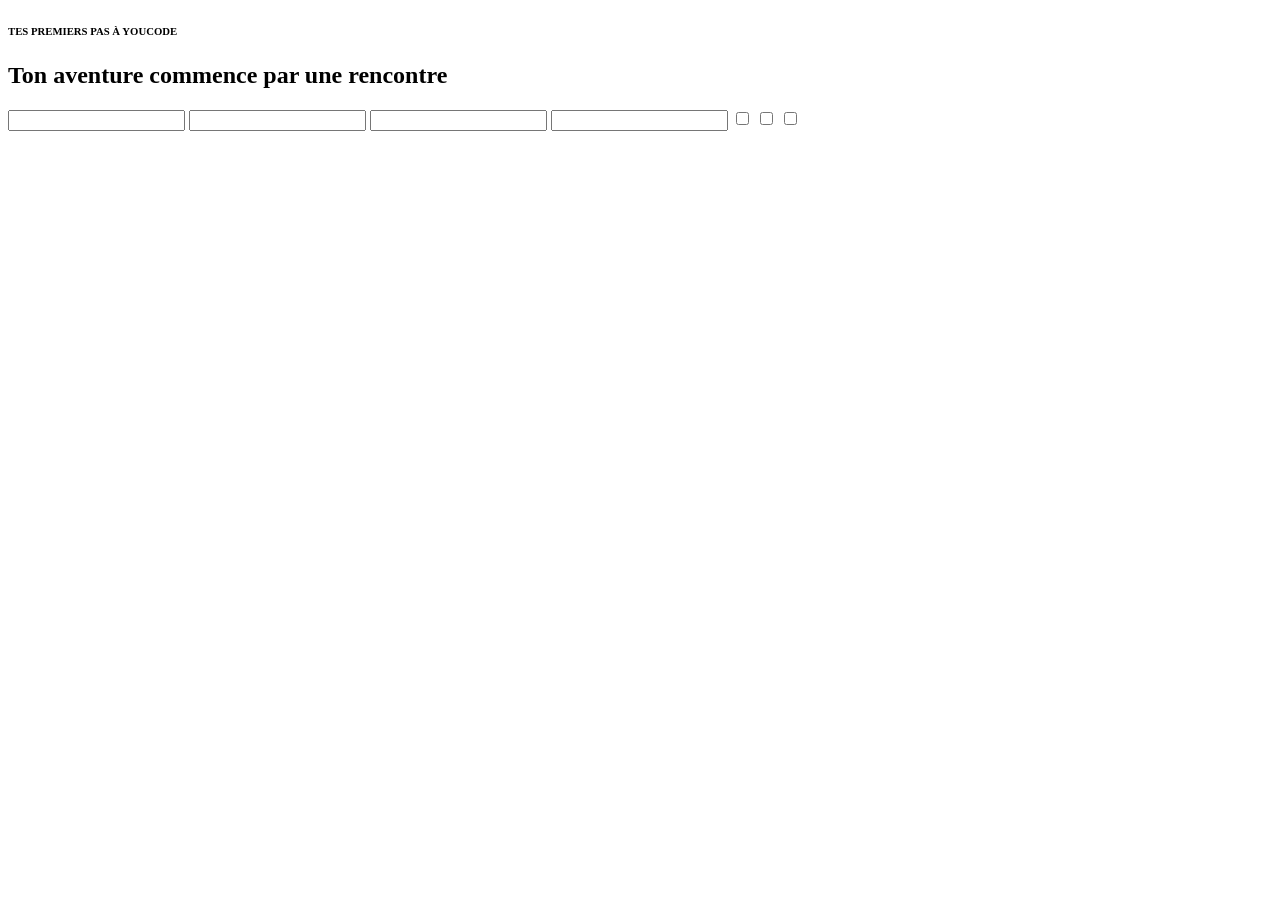
==== Campus-life/compus.html @ c3507269 "fix: section 6" ====
<!DOCTYPE html>
<html lang="en">
<head>
    <meta charset="UTF-8">
    <meta name="viewport" content="width=device-width, initial-scale=1.0">
    <title>Document</title>
</head>
<body>
    <header>
        <h6>TES PREMIERS PAS À YOUCODE</h6>
        <h2>Ton aventure commence par une rencontre</h2>

        <input type="text">
        <input type="text">
        <input type="text">
        <input type="text">
        <input type="checkbox">
        <input type="checkbox">
        <input type="checkbox">
    </header>
</body>
</html>
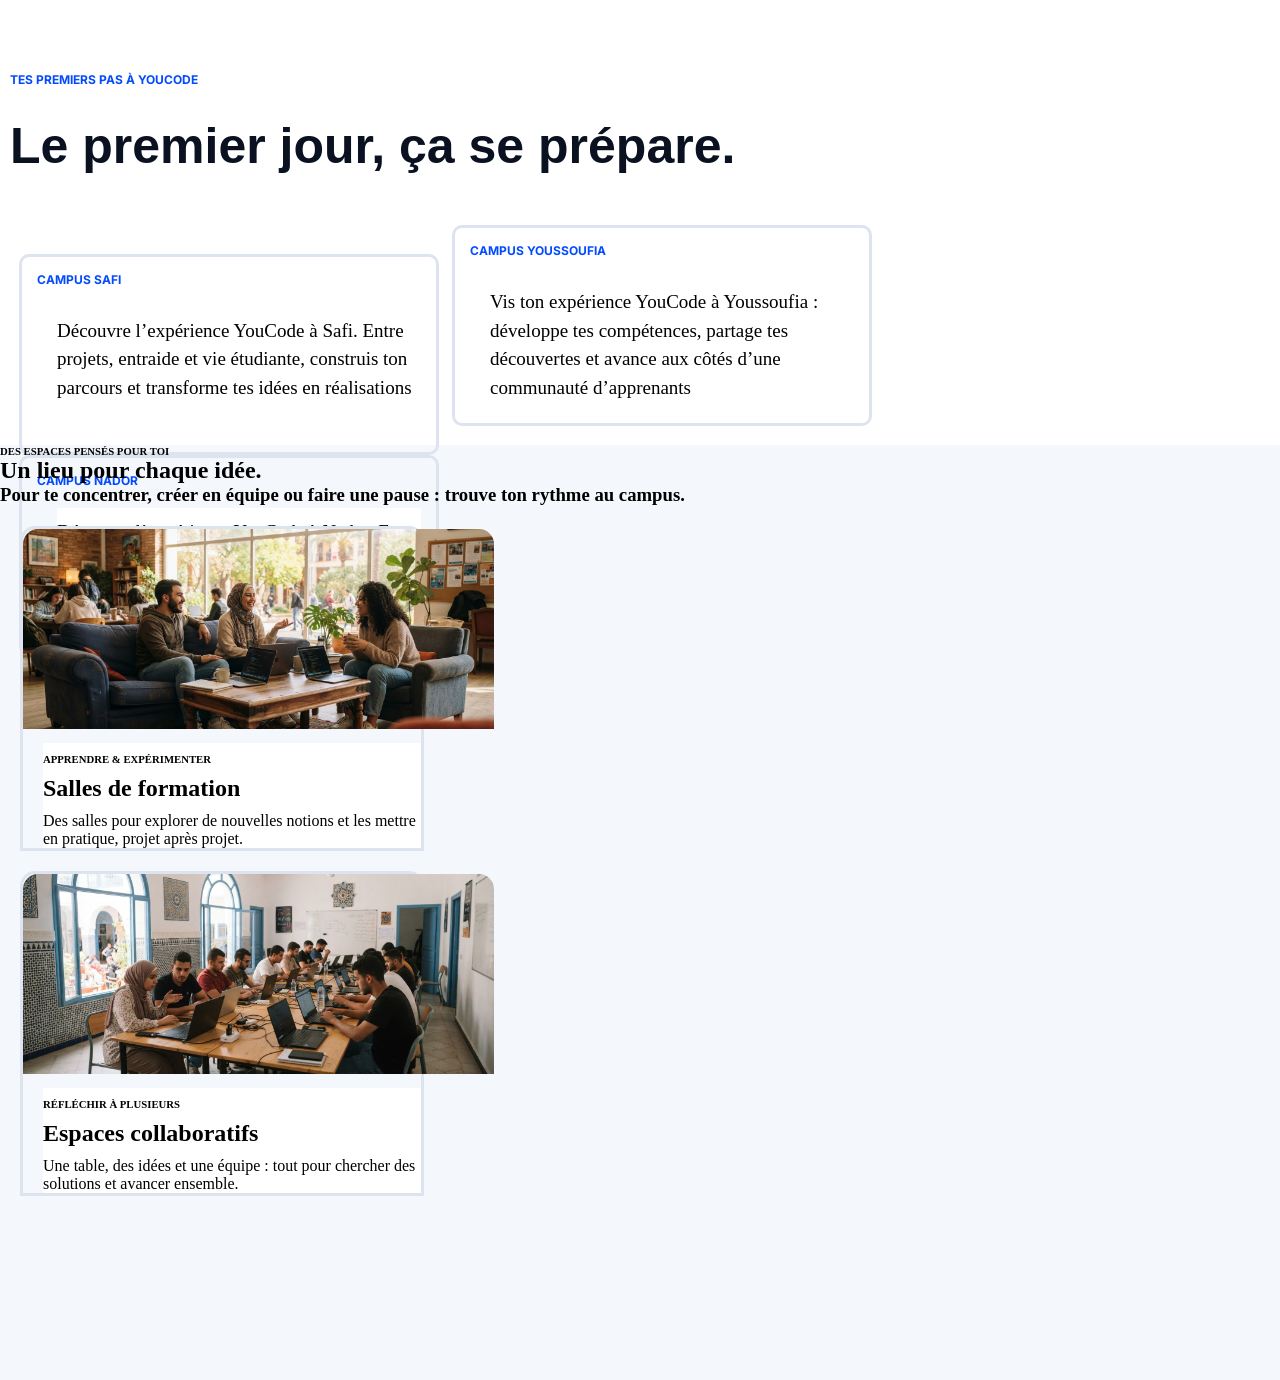
==== commit c8aee819: "ajouter page de compus avec quelque new" ====
--- a/Campus-life/compus.html
+++ b/Campus-life/compus.html
@@ -1,22 +1,96 @@
 <!DOCTYPE html>
 <html lang="en">
+
 <head>
     <meta charset="UTF-8">
     <meta name="viewport" content="width=device-width, initial-scale=1.0">
     <title>Document</title>
+    <link rel="stylesheet" href="CSS/campus.css">
 </head>
+
 <body>
     <header>
-        <h6>TES PREMIERS PAS À YOUCODE</h6>
-        <h2>Ton aventure commence par une rencontre</h2>
+        <br><br><br><br>
+    </header>
 
-        <input type="text">
-        <input type="text">
-        <input type="text">
-        <input type="text">
-        <input type="checkbox">
-        <input type="checkbox">
-        <input type="checkbox">
-    </header>
+
+    <main>
+
+        <section class="section1">
+
+            <div class="divsection1">
+
+                <div class="ecriture">
+
+                    <h6>TES PREMIERS PAS À YOUCODE </h6>
+                    <h2>Le premier jour, ça se prépare.</h1>
+                </div>
+
+                <div class="elementsection1">
+
+                    <div id="element1">
+                        <h6>CAMPUS SAFI</h6>
+                        <p> Découvre l’expérience YouCode à Safi. Entre projets, entraide et vie étudiante, construis
+                            ton parcours et transforme tes idées en réalisations
+                        </p>
+                    </div>
+
+                    <div class="element2">
+                        <h6>CAMPUS YOUSSOUFIA</h6>
+                        <p>Vis ton expérience YouCode à Youssoufia : développe tes compétences, partage tes découvertes
+                            et avance aux côtés d’une communauté d’apprenants</p>
+                    </div>
+
+
+
+                    <div id="element3">
+                        <h6>CAMPUS NADOR</h6>
+                        <p>Découvre l’expérience YouCode à Nador. Entre projets, entraide et vie étudiante, construis
+                            ton parcours et transforme tes idées en réalisations</p>
+                    </div>
+
+
+                </div>
+
+            </div>
+
+        </section>
+
+
+
+        <section class="section2">
+            <div class="divsection2">
+
+                <div class="part1section2">
+                <h6>DES ESPACES PENSÉS POUR TOI</h6>
+                <h1>Un lieu pour chaque idée.</h1>
+                <h3>Pour te concentrer, créer en équipe ou faire une pause : trouve ton rythme au campus.</h3>
+                </div>
+            
+                <div class="sec2all">
+
+                <div class="part2section2">
+                   <img src="ASSETS/images/picsec1.jpg" alt="">
+                   <h6>APPRENDRE & EXPÉRIMENTER</h6>
+                   <h2>Salles de formation</h2>
+                   <p>Des salles pour explorer de nouvelles notions et les mettre <br>en pratique, projet après projet.</p>
+                </div>
+
+                 <div class="part3section2">
+                   <img src="ASSETS/images/picsec2.jpg" alt="">
+                   <h6>RÉFLÉCHIR À PLUSIEURS</h6>
+                   <h2>Espaces collaboratifs</h2>
+                   <p>Une table, des idées et une équipe : tout pour chercher des <br> solutions et avancer ensemble.</p>
+                </div>
+
+                </div>
+            </div>
+        </section>
+    
+    
+    
+    
+    </main>
 </body>
+
 </html>
--- a/Campus-life/CSS/campus.css
+++ b/Campus-life/CSS/campus.css
@@ -0,0 +1,83 @@
+
+@import url('https://fonts.googleapis.com/css2?family=IBM+Plex+Mono:ital,wght@0,100;0,200;0,300;0,400;0,500;0,600;0,700;1,100;1,200;1,300;1,400;1,500;1,600;1,700&family=Inter:ital,opsz,wght@0,14..32,100..900;1,14..32,100..900&display=swap');
+
+
+*{
+    margin: 0;
+    padding: 0;
+}
+
+.divsection1{
+width: 100%;
+padding-left: 10px;
+}
+.divsection1 h2{
+    font-size: 50px;
+   color: #0A1222;
+   margin: 20px 0px 50px 0px;
+   font-weight: 900;
+   font-family: 'Trebuchet MS', sans-serif
+}
+
+.ecriture h6 ,.elementsection1 h6{
+    color: #034BFF;
+    font-size: 12px;
+     font-family: "Inter", sans-serif;
+}
+
+.elementsection1{
+    
+    height: 200px;
+
+}
+.elementsection1 div{
+display: inline-block;
+   width: 30%;
+   border-style: solid;
+   border-color: #dde4f0;
+   height: 165px;
+   border-radius: 10px;
+   padding: 15px;
+   margin-left: 1dvh;
+}
+
+.elementsection1 p{
+margin-top: 20px;
+font-size: 19px;
+font-weight: 400;
+font-family: Georgia, 'Times New Roman', Times, serif;
+line-height: 1.5;
+}
+
+
+
+.sec2all div{
+    display: inline-block;
+    width: 31.1%;
+    border-style: solid;
+   border-color: #dde4f0;
+    border-radius: 15px 15px 0 0;
+    margin-right: 250px;
+    margin-left: 20px;
+    margin-top: 20px;
+}
+.divsection2{
+background-color: #F4F7FC;
+height: 935px;
+width: 100%;
+margin-top: 20px;
+}
+
+.sec2all h6, h2 , p{
+    background-color: white;
+    margin-left: 20px;
+    padding-top: 10px;
+}
+
+.divsection2 img{
+   
+    
+    height: 200px;
+    border-radius: 15px 15px 0 0;
+    margin-bottom: 10px;
+}
